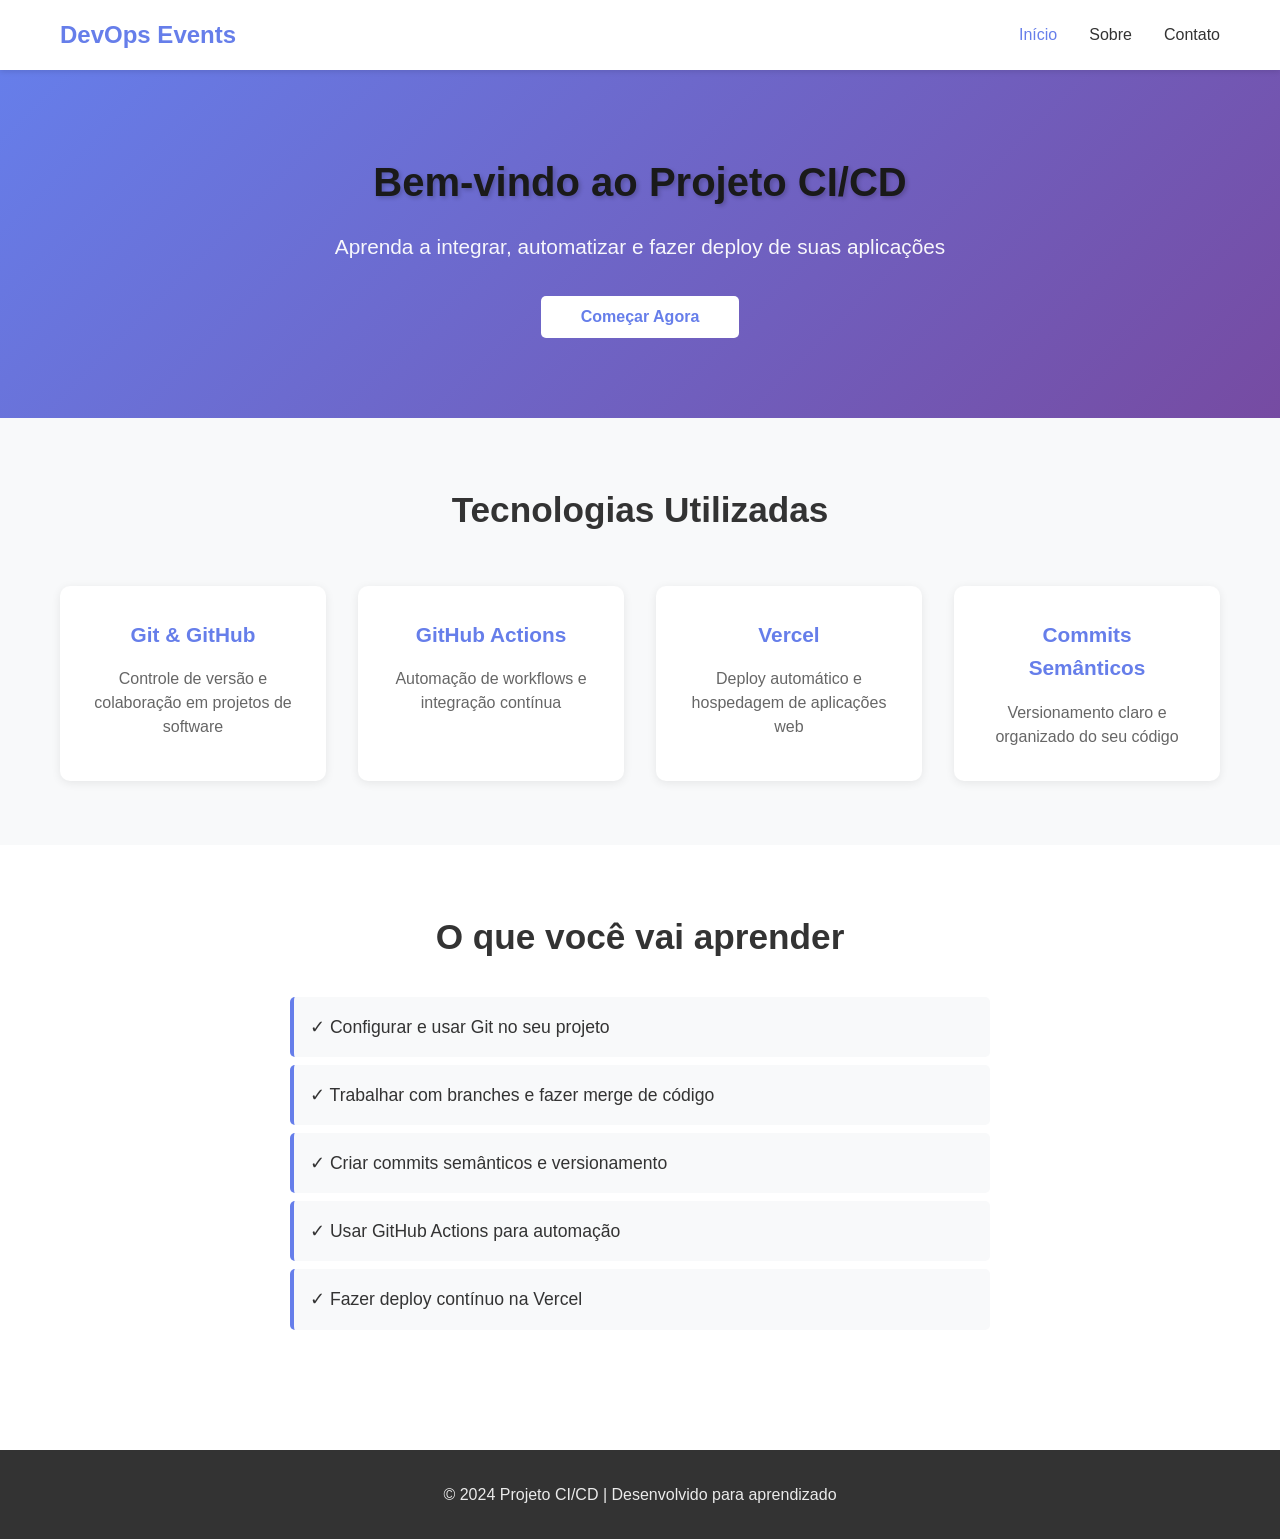
==== index.html @ 84c15e4c "feat(index): adicionar link para página sobre" ====
<!DOCTYPE html>
<html lang="pt-BR">
<head>
    <meta charset="UTF-8">
    <meta name="viewport" content="width=device-width, initial-scale=1.0">
    <title>Projeto CI/CD - Página Inicial</title>
    <link rel="stylesheet" href="style.css">
</head>
<body>
    <header>
        <nav class="navbar">
            <div class="container">
                <h1 class="logo">DevOps Events</h1>
                <ul class="nav-links">
                    <li><a href="index.html" class="active">Início</a></li>
                    <li><a href="#sobre.html">Sobre</a></li>
                    <li><a href="#contato">Contato</a></li>
                </ul>
            </div>
        </nav>
    </header>

    <main>
        <section class="hero">
            <div class="container">
                <h1>Bem-vindo ao Projeto CI/CD</h1>
                <p class="subtitle">Aprenda a integrar, automatizar e fazer deploy de suas aplicações</p>
                <button class="cta-button">Começar Agora</button>
            </div>
        </section>

        <section class="features">
            <div class="container">
                <h2>Tecnologias Utilizadas</h2>
                <div class="features-grid">
                    <div class="feature-card">
                        <h3>Git & GitHub</h3>
                        <p>Controle de versão e colaboração em projetos de software</p>
                    </div>
                    <div class="feature-card">
                        <h3>GitHub Actions</h3>
                        <p>Automação de workflows e integração contínua</p>
                    </div>
                    <div class="feature-card">
                        <h3>Vercel</h3>
                        <p>Deploy automático e hospedagem de aplicações web</p>
                    </div>
                    <div class="feature-card">
                        <h3>Commits Semânticos</h3>
                        <p>Versionamento claro e organizado do seu código</p>
                    </div>
                </div>
            </div>
        </section>

        <section class="content">
            <div class="container">
                <h2>O que você vai aprender</h2>
                <ul class="learning-list">
                    <li>✓ Configurar e usar Git no seu projeto</li>
                    <li>✓ Trabalhar com branches e fazer merge de código</li>
                    <li>✓ Criar commits semânticos e versionamento</li>
                    <li>✓ Usar GitHub Actions para automação</li>
                    <li>✓ Fazer deploy contínuo na Vercel</li>                    
                </ul>
            </div>
        </section>
    </main>

    <footer>
        <div class="container">
            <p>&copy; 2024 Projeto CI/CD | Desenvolvido para aprendizado</p>
        </div>
    </footer>
</body>
</html>
---- style.css ----
/* ============================================
   ESTILOS GERAIS
   ============================================ */

* {
    margin: 0;
    padding: 0;
    box-sizing: border-box;
}

:root {
    --primary-color: #667eea;
    --secondary-color: #764ba2;
    --text-color: #333;
    --light-bg: #f8f9fa;
    --white: #fff;
}

body {
    font-family: 'Segoe UI', Tahoma, Geneva, Verdana, sans-serif;
    line-height: 1.6;
    color: var(--text-color);
}

.container {
    max-width: 1200px;
    margin: 0 auto;
    padding: 0 20px;
}

/* ============================================
   HEADER E NAVEGAÇÃO
   ============================================ */

header {
    background: var(--white);
    box-shadow: 0 2px 5px rgba(0, 0, 0, 0.1);
    position: sticky;
    top: 0;
    z-index: 100;
}

.navbar {
    padding: 1rem 0;
}

.navbar .container {
    display: flex;
    justify-content: space-between;
    align-items: center;
}

.logo {
    font-size: 1.5rem;
    color: var(--primary-color);
    font-weight: bold;
}

.nav-links {
    display: flex;
    list-style: none;
    gap: 2rem;
}

.nav-links a {
    text-decoration: none;
    color: var(--text-color);
    font-weight: 500;
    transition: color 0.3s ease;
}

.nav-links a:hover,
.nav-links a.active {
    color: var(--primary-color);
}

/* ============================================
   SEÇÃO HERO
   ============================================ */

.hero {
    background: linear-gradient(135deg, var(--primary-color), var(--secondary-color));
    color: var(--white);
    padding: 5rem 2rem;
    text-align: center;
}

.hero h1 {
    font-size: 2.5rem;
    color: #1a1a1a;
    margin-bottom: 1rem;
    text-shadow: 2px 2px 4px rgba(0, 0, 0, 0.2);
}

.hero .subtitle {
    font-size: 1.3rem;
    margin-bottom: 2rem;
    opacity: 0.95;
}

.cta-button {
    background: var(--white);
    color: var(--primary-color);
    border: none;
    padding: 0.75rem 2.5rem;
    font-size: 1rem;
    border-radius: 5px;
    cursor: pointer;
    font-weight: bold;
    transition: transform 0.3s ease, box-shadow 0.3s ease;
}

.cta-button:hover {
    transform: translateY(-2px);
    box-shadow: 0 5px 15px rgba(0, 0, 0, 0.2);
}

/* ============================================
   SEÇÃO FEATURES
   ============================================ */

.features {
    background: var(--light-bg);
    padding: 4rem 2rem;
}

.features h2 {
    text-align: center;
    font-size: 2.2rem;
    margin-bottom: 3rem;
    color: var(--text-color);
}

.features-grid {
    display: grid;
    grid-template-columns: repeat(auto-fit, minmax(250px, 1fr));
    gap: 2rem;
}

.feature-card {
    background: var(--white);
    padding: 2rem;
    border-radius: 10px;
    box-shadow: 0 2px 10px rgba(0, 0, 0, 0.08);
    transition: transform 0.3s ease, box-shadow 0.3s ease;
    text-align: center;
}

.feature-card:hover {
    transform: translateY(-5px);
    box-shadow: 0 8px 20px rgba(0, 0, 0, 0.15);
}

.feature-card h3 {
    color: var(--primary-color);
    margin-bottom: 1rem;
    font-size: 1.3rem;
}

.feature-card p {
    color: #666;
    line-height: 1.5;
}

/* ============================================
   SEÇÃO DE CONTEÚDO
   ============================================ */

.content {
    padding: 4rem 2rem;
    background: var(--white);
}

.content h2 {
    text-align: center;
    font-size: 2.2rem;
    margin-bottom: 2rem;
    color: var(--text-color);
}

.learning-list {
    max-width: 700px;
    margin: 0 auto;
    list-style: none;
}

.learning-list li {
    padding: 1rem;
    margin-bottom: 0.5rem;
    background: var(--light-bg);
    border-left: 4px solid var(--primary-color);
    border-radius: 5px;
    font-size: 1.1rem;
    transition: background 0.3s ease;
}

.learning-list li:hover {
    background: #e8eaf6;
}

/* ============================================
   FOOTER
   ============================================ */

footer {
    background: var(--text-color);
    color: var(--white);
    text-align: center;
    padding: 2rem;
    margin-top: 3rem;
}

footer p {
    opacity: 0.9;
}

/* ============================================
   RESPONSIVIDADE
   ============================================ */

@media (max-width: 768px) {
    .navbar .container {
        flex-direction: column;
        gap: 1rem;
    }

    .nav-links {
        flex-direction: column;
        gap: 1rem;
        text-align: center;
    }

    .hero h1 {
        font-size: 2rem;
    }

    .hero .subtitle {
        font-size: 1rem;
    }

    .features h2,
    .content h2 {
        font-size: 1.8rem;
    }

    .features-grid {
        grid-template-columns: 1fr;
    }
}
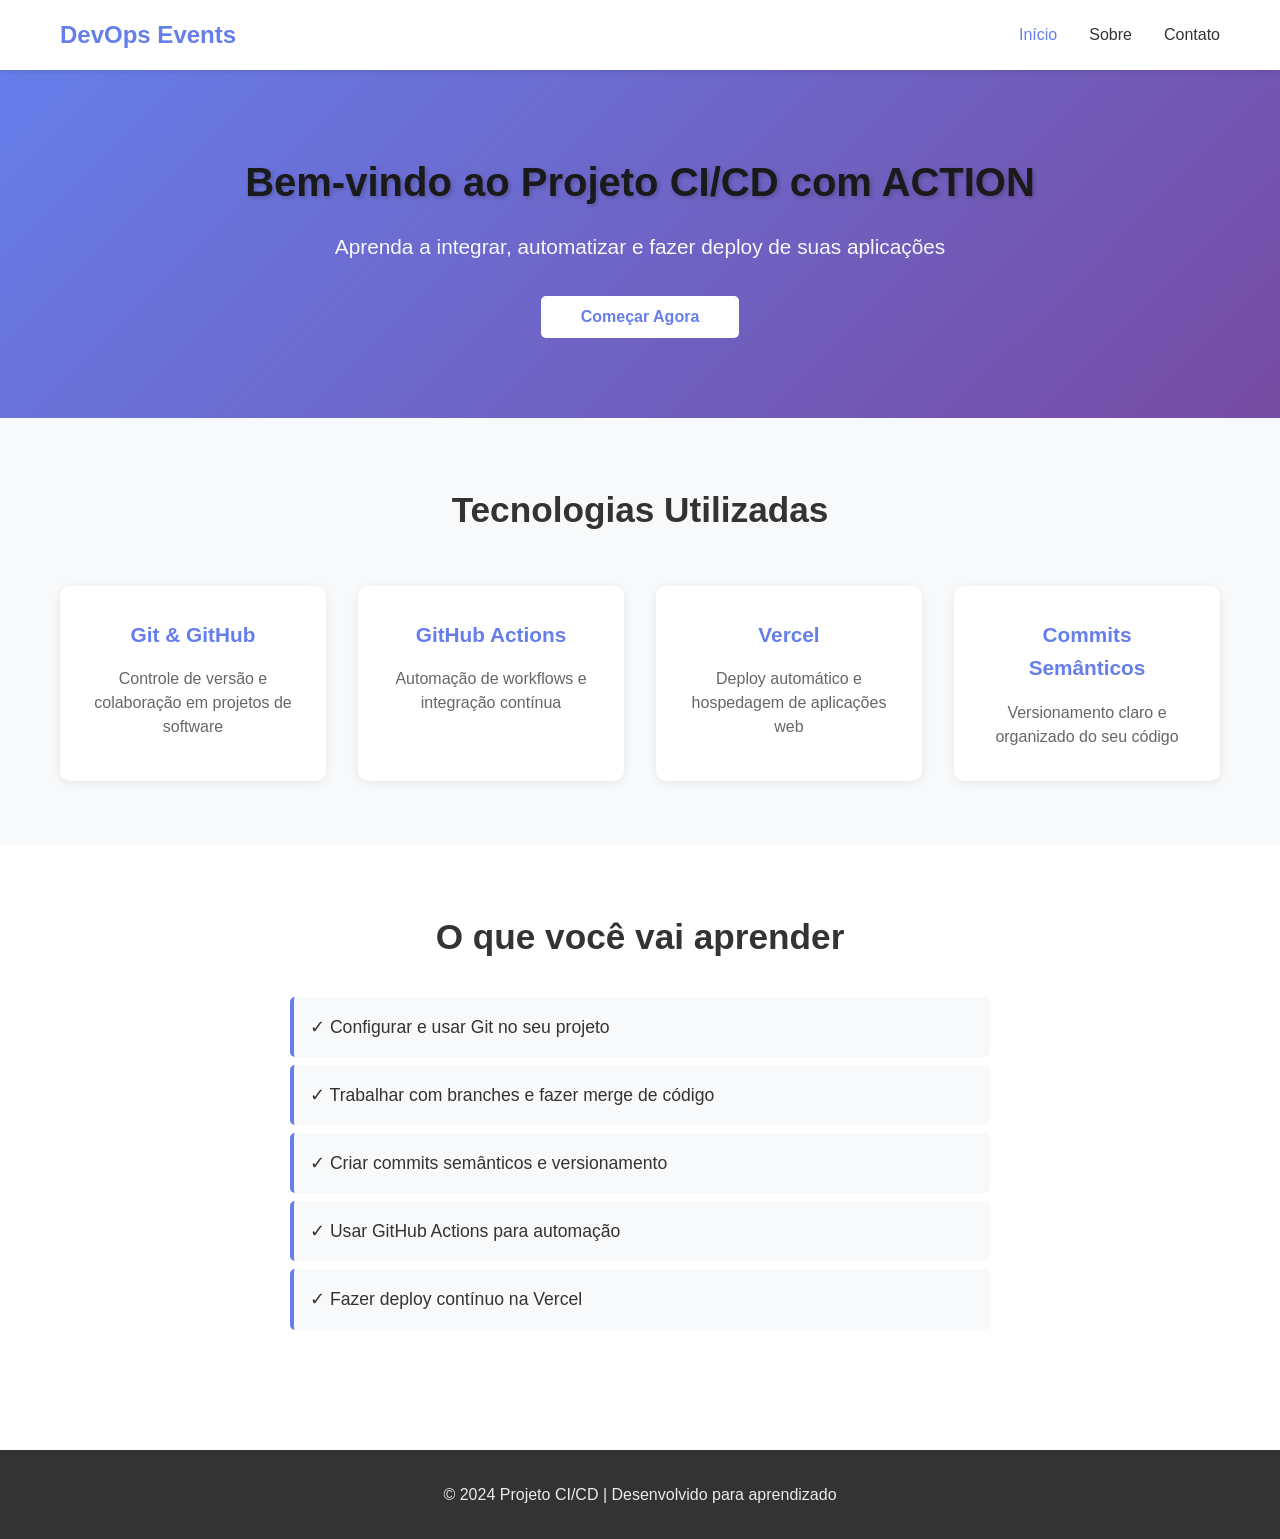
==== commit eca4e926: "docs(index): adicionar Action no projeto" ====
--- a/index.html
+++ b/index.html
@@ -23,7 +23,7 @@
     <main>
         <section class="hero">
             <div class="container">
-                <h1>Bem-vindo ao Projeto CI/CD</h1>
+                <h1>Bem-vindo ao Projeto CI/CD com ACTION</h1>
                 <p class="subtitle">Aprenda a integrar, automatizar e fazer deploy de suas aplicações</p>
                 <button class="cta-button">Começar Agora</button>
             </div>
